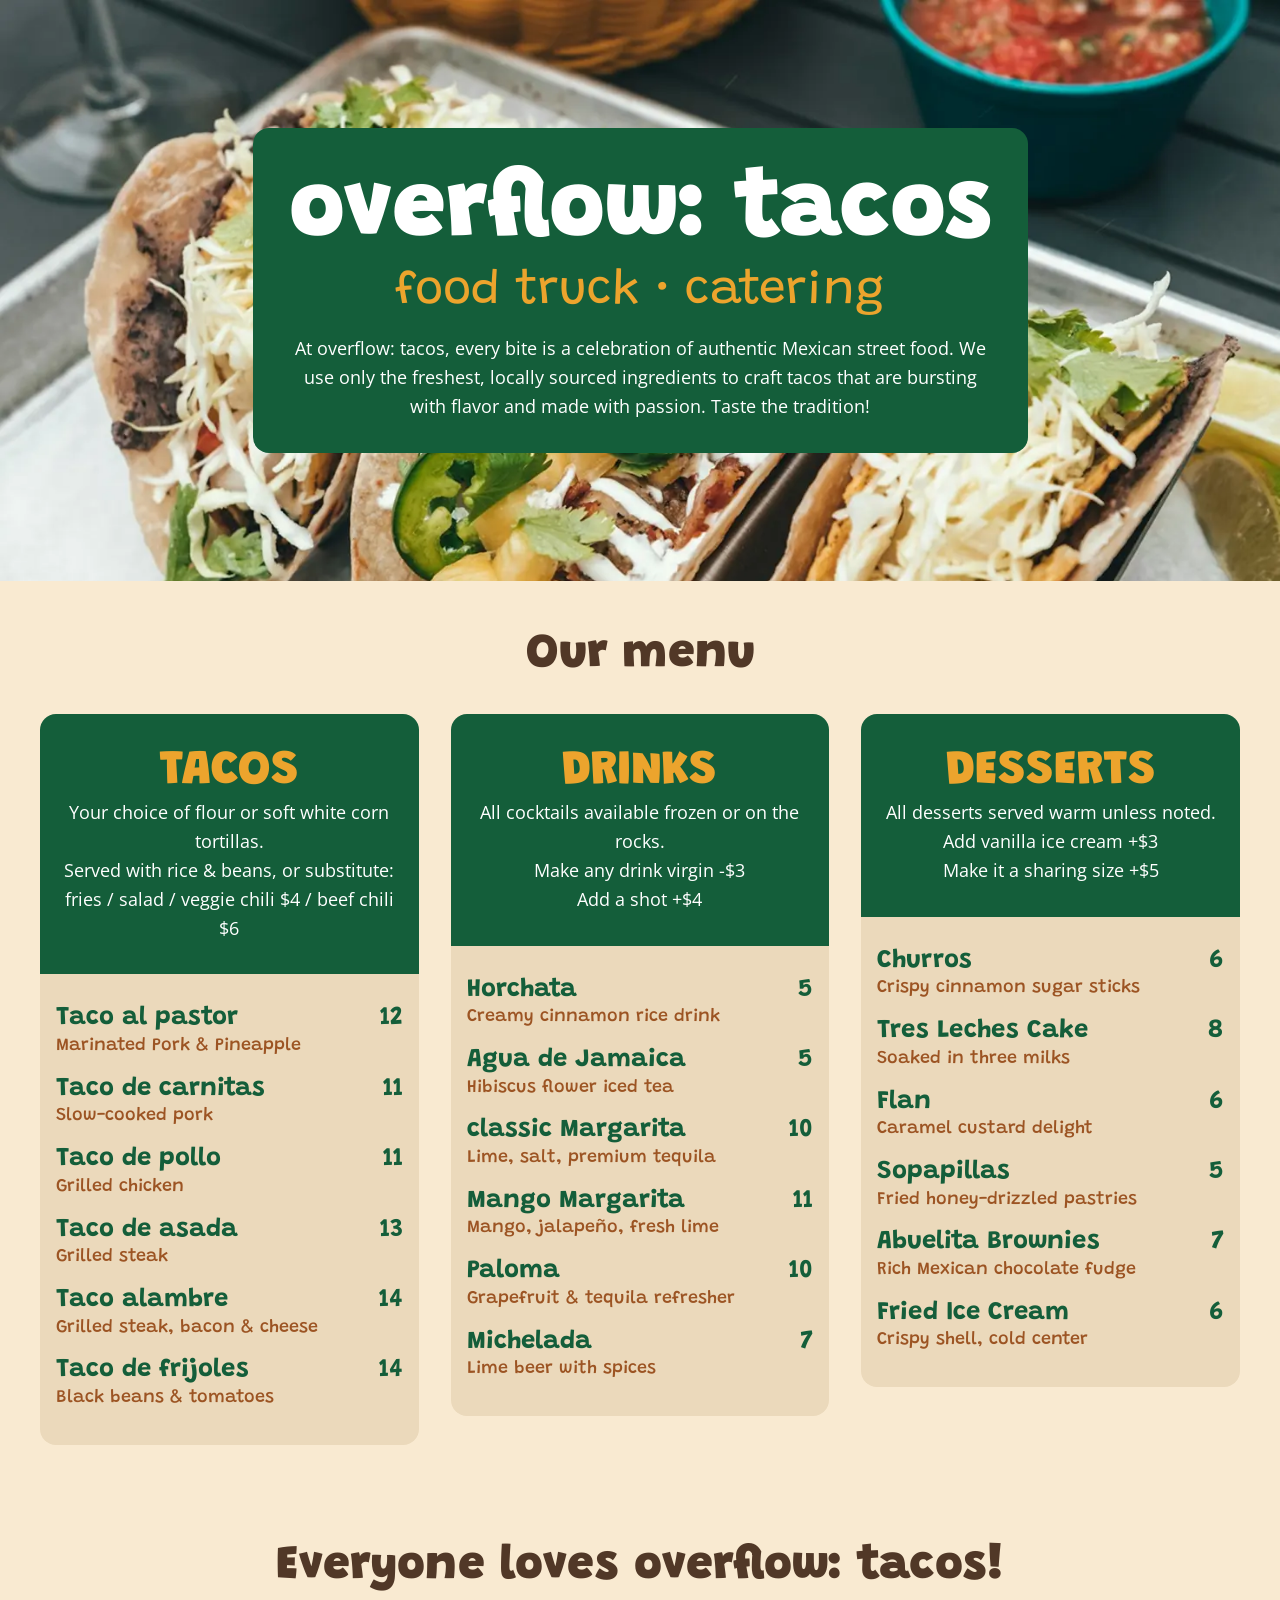
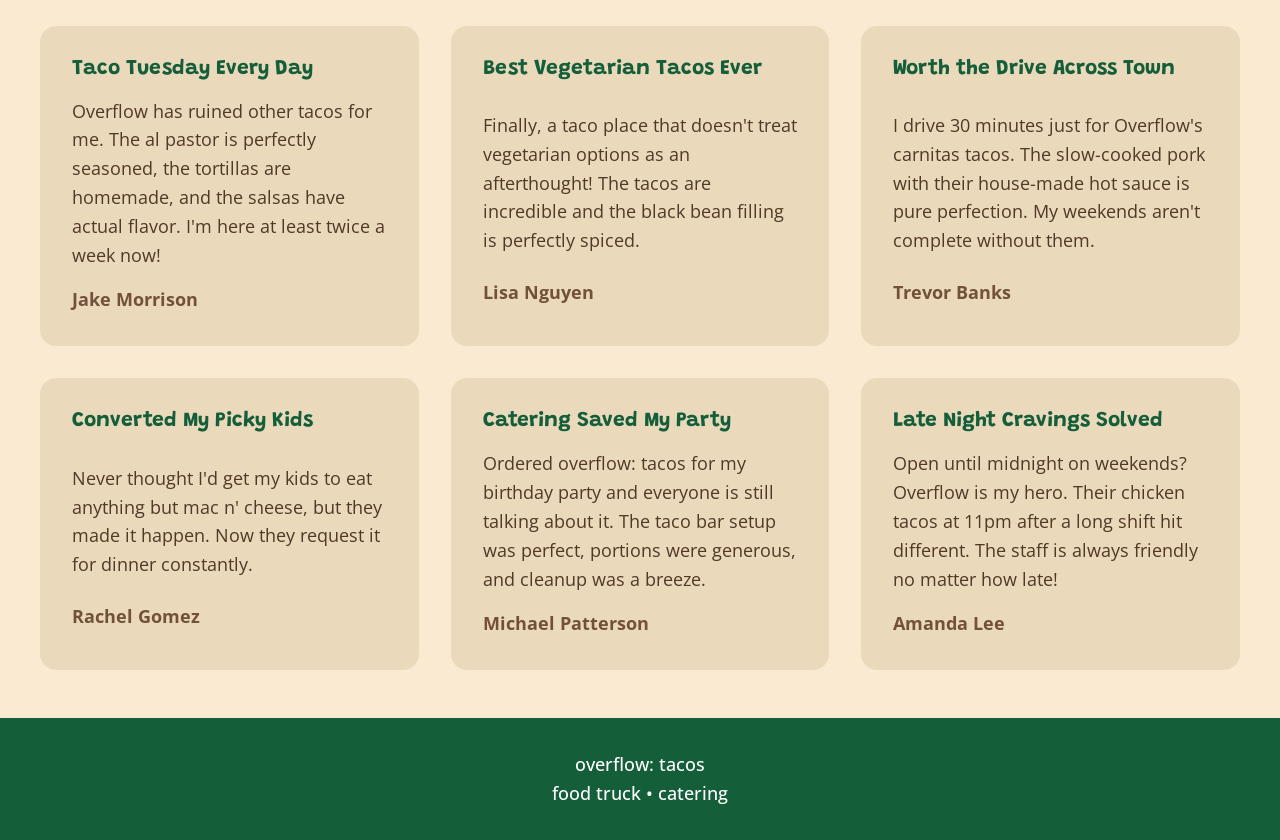
==== index.html @ 56b76a5b "landing page" ====
<!doctype html>
<html lang="en">
  <head>
    <meta charset="UTF-8" />
    <title>design implementation after module 1</title>
    <meta name="viewport" content="width=device-width, initial-scale=1" />
    <link rel="preconnect" href="https://fonts.googleapis.com" />
    <link rel="preconnect" href="https://fonts.gstatic.com" crossorigin />
    <link
      href="https://fonts.googleapis.com/css2?family=Grandstander:ital,wght@0,100..900;1,100..900&family=Open+Sans:ital,wght@0,300..800;1,300..800&display=swap"
      rel="stylesheet"
    />
    <link rel="stylesheet" href="styles.css" />
  </head>

  <body>
    <main>
      <section class="intro text-center">
        <div class="wrapper">
          <div class="intro__content">
            <hgroup>
              <h1>overflow: tacos</h1>
              <p>food truck • catering</p>
            </hgroup>

            <p>
              At overflow: tacos, every bite is a celebration of authentic
              Mexican street food. We use only the freshest, locally sourced
              ingredients to craft tacos that are bursting with flavor and made
              with passion. Taste the tradition!
            </p>
          </div>
        </div>
      </section>

      <section>
        <div class="wrapper" data-wrapper-size="wide">
          <h2 class="text-center">Our menu</h2>
          <div class="menu-categories">
            <article class="menu">
              <header class="menu-header text-center">
                <h3>Tacos</h3>
                <p>Your choice of flour or soft white corn tortillas.</p>
                <p>
                  Served with rice & beans, or substitute: 
fries / salad /
                  veggie chili $4 / beef chili $6
                </p>
              </header>

              <ul class="menu-items">
                <li>
                  <h4>Taco al pastor</h4>
                  <p>Marinated Pork & Pineapple</p>
                  <span>12</span>
                </li>
                <li>
                  <h4>Taco de carnitas</h4>
                  <p>Slow-cooked pork</p>
                  <span>11</span>
                </li>
                <li>
                  <h4>Taco de pollo</h4>
                  <p>Grilled chicken</p>
                  <span>11</span>
                </li>
                <li>
                  <h4>Taco de asada</h4>
                  <p>Grilled steak</p>
                  <span>13</span>
                </li>
                <li>
                  <h4>Taco alambre</h4>
                  <p>Grilled steak, bacon & cheese</p>
                  <span>14</span>
                </li>
                <li>
                  <h4>Taco de frijoles</h4>
                  <p>Black beans & tomatoes</p>
                  <span>14</span>
                </li>
              </ul>
            </article>
            <article class="menu">
              <header class="menu-header text-center">
                <h3>Drinks</h3>
                <p>All cocktails available frozen or on the rocks.</p>
                <p>Make any drink virgin -$3</p>
                <p>Add a shot +$4</p>
              </header>
              <ul class="menu-items">
                <li>
                  <h4>Horchata</h4>
                  <p>Creamy cinnamon rice drink</p>
                  <span>5</span>
                </li>
                <li>
                  <h4>Agua de Jamaica</h4>
                  <p>Hibiscus flower iced tea</p>
                  <span>5</span>
                </li>
                <li>
                  <h4>classic Margarita</h4>
                  <p>Lime, salt, premium tequila</p>
                  <span>10</span>
                </li>
                <li>
                  <h4>Mango Margarita</h4>
                  <p>Mango, jalapeño, fresh lime</p>
                  <span>11</span>
                </li>
                <li>
                  <h4>Paloma</h4>
                  <p>Grapefruit & tequila refresher</p>
                  <span>10</span>
                </li>
                <li>
                  <h4>Michelada</h4>
                  <p>Lime beer with spices</p>
                  <span>7</span>
                </li>
              </ul>
            </article>
            <article class="menu">
              <header class="menu-header text-center">
                <h3>Desserts</h3>
                <p>All desserts served warm unless noted.</p>
                <p>Add vanilla ice cream +$3</p>
                <p>Make it a sharing size +$5</p>
              </header>
              <ul class="menu-items">
                <li>
                  <h4>Churros</h4>
                  <p>Crispy cinnamon sugar sticks</p>
                  <span>6</span>
                </li>
                <li>
                  <h4>Tres Leches Cake</h4>
                  <p>Soaked in three milks</p>
                  <span>8</span>
                </li>
                <li>
                  <h4>Flan</h4>
                  <p>Caramel custard delight</p>
                  <span>6</span>
                </li>
                <li>
                  <h4>Sopapillas</h4>
                  <p>Fried honey-drizzled pastries</p>
                  <span>5</span>
                </li>
                <li>
                  <h4>Abuelita Brownies</h4>
                  <p>Rich Mexican chocolate fudge</p>
                  <span>7</span>
                </li>
                <li>
                  <h4>Fried Ice Cream</h4>
                  <p>Crispy shell, cold center</p>
                  <span>6</span>
                </li>
              </ul>
            </article>
          </div>
        </div>
      </section>

      <section>
        <div class="wrapper" data-wrapper-size="wide">
          <h2 class="text-center">Everyone loves overflow: tacos!</h2>
          <div class="auto-grid">
            <div class="testimonial">
              <h3>Taco Tuesday Every Day</h3>
              <figure>
                <blockquote>
                  Overflow has ruined other tacos for me. The al pastor is
                  perfectly seasoned, the tortillas are homemade, and the salsas
                  have actual flavor. I'm here at least twice a week now!
                </blockquote>
                <figcaption>
                  Jake Morrison
                  <img src="" alt="" />
                </figcaption>
              </figure>
            </div>

            <div class="testimonial">
              <h3>Best Vegetarian Tacos Ever</h3>
              <figure>
                <blockquote>
                  Finally, a taco place that doesn't treat vegetarian options as
                  an afterthought! The tacos are incredible and the black bean
                  filling is perfectly spiced.
                </blockquote>
                <figcaption>
                  Lisa Nguyen
                  <img src="" alt="" />
                </figcaption>
              </figure>
            </div>

            <div class="testimonial">
              <h3>Worth the Drive Across Town</h3>
              <figure>
                <blockquote>
                  I drive 30 minutes just for Overflow's carnitas tacos. The
                  slow-cooked pork with their house-made hot sauce is pure
                  perfection. My weekends aren't complete without them.
                </blockquote>
                <figcaption>
                  Trevor Banks
                  <img src="" alt="" />
                </figcaption>
              </figure>
            </div>

            <div class="testimonial">
              <h3>Converted My Picky Kids</h3>
              <figure>
                <blockquote>
                  Never thought I'd get my kids to eat anything but mac n'
                  cheese, but they made it happen. Now they request it for
                  dinner constantly.
                </blockquote>
                <figcaption>
                  Rachel Gomez
                  <img src="" alt="" />
                </figcaption>
              </figure>
            </div>

            <div class="testimonial">
              <h3>Catering Saved My Party</h3>
              <figure>
                <blockquote>
                  Ordered overflow: tacos for my birthday party and everyone is
                  still talking about it. The taco bar setup was perfect,
                  portions were generous, and cleanup was a breeze.
                </blockquote>
                <figcaption>
                  Michael Patterson
                  <img src="" alt="" />
                </figcaption>
              </figure>
            </div>

            <div class="testimonial">
              <h3>Late Night Cravings Solved</h3>
              <figure>
                <blockquote>
                  Open until midnight on weekends? Overflow is my hero. Their
                  chicken tacos at 11pm after a long shift hit different. The
                  staff is always friendly no matter how late!
                </blockquote>
                <figcaption>
                  Amanda Lee
                  <img src="" alt="" />
                </figcaption>
              </figure>
            </div>
          </div>
        </div>
      </section>
    </main>

    <footer class="text-center">
      <p>overflow: tacos</p>
      <p>food truck • catering</p>
    </footer>
  </body>
</html>
---- styles.css ----
:root {
    --white: #fff;
    --beige-100: #f9ead1;
    --beige-200: #ebd9bb;

    --brown-400: #9c5423;
    --brown-500: #72513b;
    --brown-900: #513827;

    --green-500: #145e3a;

    --yellow-500: #eca42d;

    --red-400: #f2604d;
    --red-500: #c74433;
}

/* font-family: "Open Sans", sans-serif;
   font-family: Grandstander, cursive; */

* {
    margin: 0;
}

body {
    font-family: "Open Sans", sans-serif;
    font-size: 1.125rem;
    line-height: 1.6;
    color: var(--brown-900);
    background-color: var(--beige-100);
}

h1,
h2,
h3 {
    line-height: 1.1;

    font-family: Grandstander, cursive;
    font-weight: 900;
}

h1 {
    font-size: 6rem;

    @media (width < 525px) {
        font-size: 4rem;
    }

    @media (width < 350px) {
        font-size: 3.5rem;
    }
}

h1+p {
    font-family: Grandstander, cursive;
    font-size: 3rem;
    line-height: 1.1;
    color: var(--yellow-500);
}

h2 {
    font-size: 3rem;
}

section {
    padding-top: 3rem;
    padding-bottom: 3rem;
}



button,
input,
select,
textarea {
    font: inherit;
}

[role="list"] {
    list-style: none;
    margin: 0;
    padding: 0;
}

.text-center {
    text-align: center;
}

.wrapper {
    max-width: 775px;
    margin-left: auto;
    margin-right: auto;
    padding-left: 16px;
    padding-right: 16px;
}

.wrapper[data-wrapper-size="wide"] {
    max-width: 1200px;
}

.intro {
    background-image: url("tacos.webp");
    background-size: cover;
    padding-block: 8rem;
}

.intro__content {
    color: var(--white);
    background: var(--green-500);
    padding: 2rem;
    border-radius: 1rem;

    display: grid;
    gap: 1rem;
}

.menu-categories {
    margin-block-start: 2rem;
    display: grid;
    gap: 2rem;

    @media (width > 768px) {
        grid-template-columns: repeat(2, 1fr);
    }

    @media (width > 1024px) {
        grid-template-columns: repeat(3, 1fr);
    }

    .menu-header {
        background-color: var(--green-500);
        padding: 2rem 1rem;
        border-radius: 1rem 1rem 0 0;

        h3 {
            color: var(--yellow-500);
            font-size: 3rem;
            text-transform: uppercase;
        }

        p {
            color: var(--white);
            font-size: 1.125rem;
        }
    }

    ul.menu-items {
        list-style: none;
        padding: 2rem 1rem;
        background-color: var(--beige-200);
        border-radius: 0 0 1rem 1rem;

        li {

            font-family: Grandstander, cursive;
            position:relative;

            h4,
            span {
                color: var(--green-500);
                font-weight: bold;
                font-size:1.6rem;
                line-height:1;
            }

            p {
                color: var(--brown-400);
                font-weight: 500;
                font-size:1.125rem;
            }

            span {
                position: absolute;
                right: 0;
                top: 0;
            }
        }

        >li+li {
            margin-block-start: 1rem;
        }
    }
}

.auto-grid {
    margin-block-start: 2rem;
    display: grid;
    gap: 2rem;

    @media (width > 768px) {
        grid-template-columns: repeat(2, 1fr);
    }

    @media (width > 1024px) {
        grid-template-columns: repeat(3, 1fr);
    }

    .testimonial {
        padding:2rem;
        background-color: var(--beige-200);
        border-radius: 1rem;
        display:grid;
        gap:1rem;

        figure {
            display:grid;
        gap:1rem;

        }

        h3 {
            color: var(--green-500);
            font-weight: bold;
        }

        figcaption {
            color:var(--brown-500);
            font-weight: bold;
        }
    }
}

footer {
    background-color: var(--green-500);
    color: var(--white);
    padding-block: 2rem;
    font-weight:500;
}
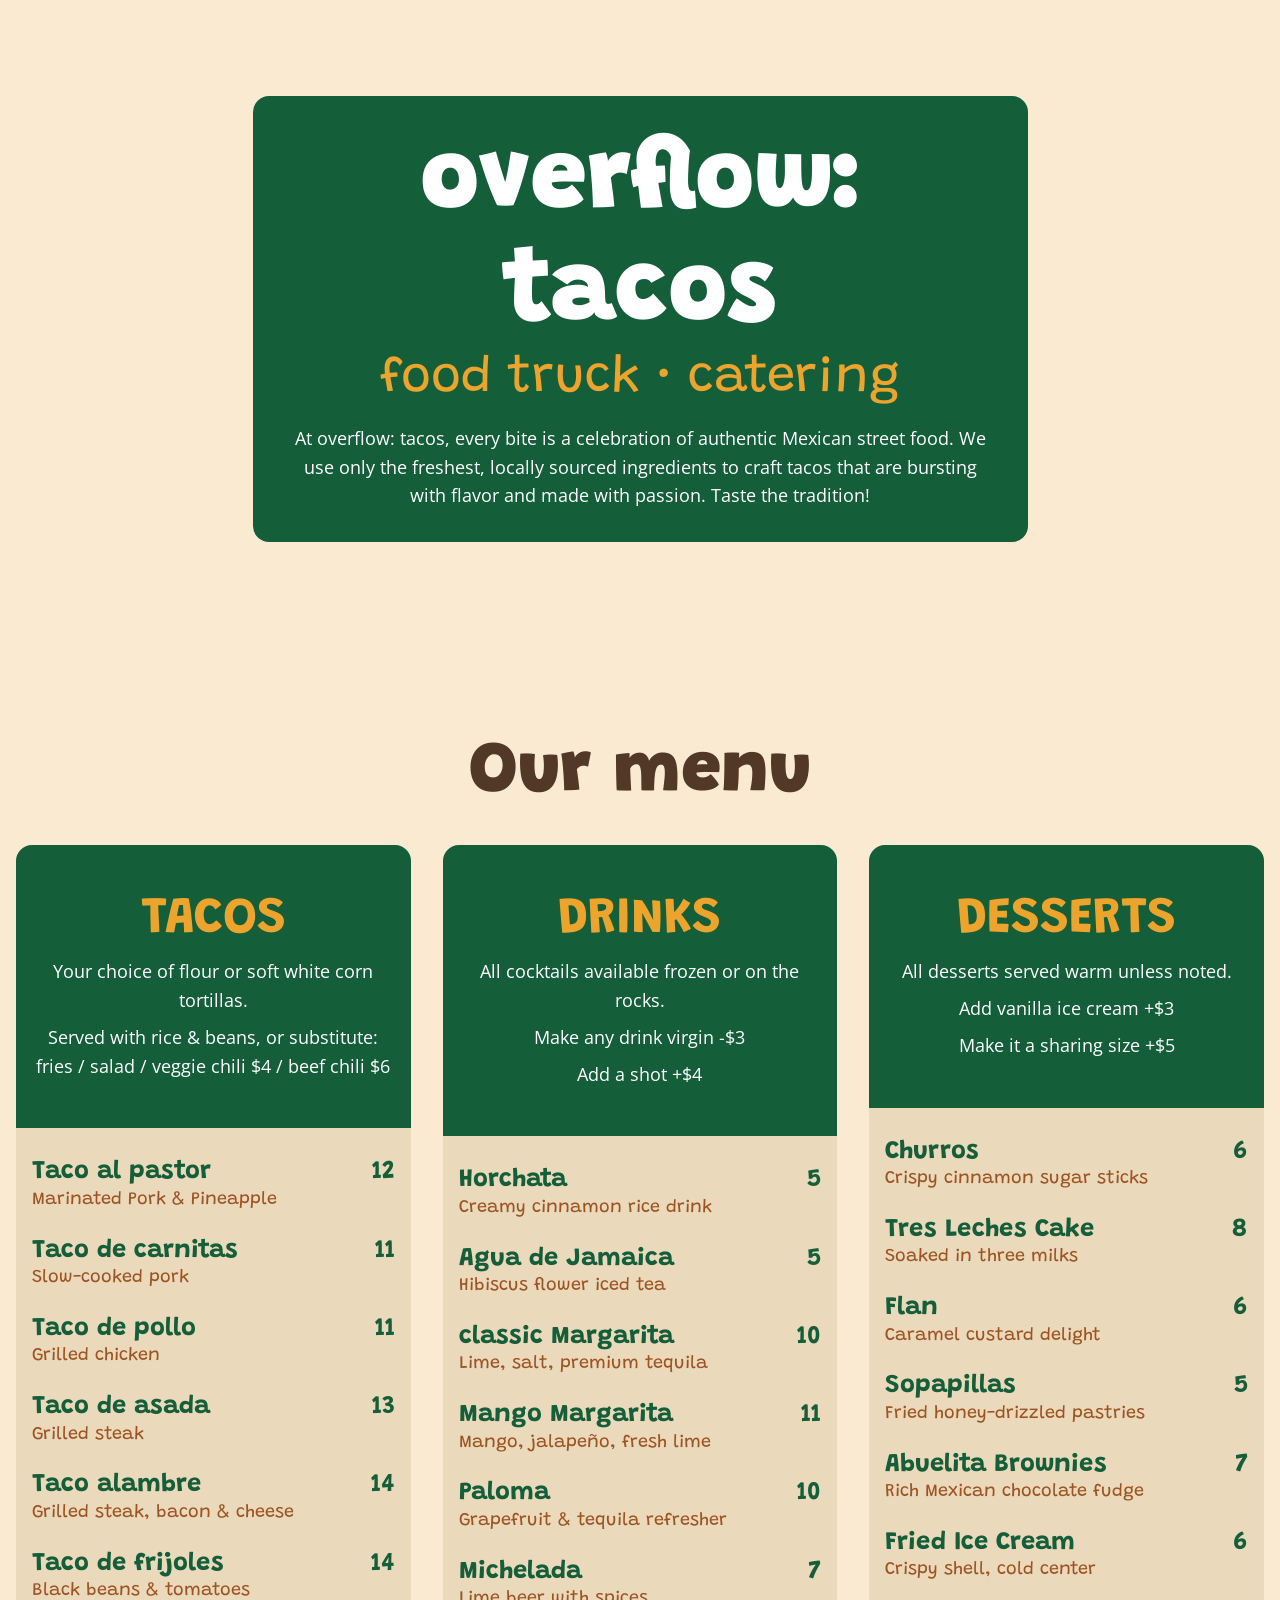
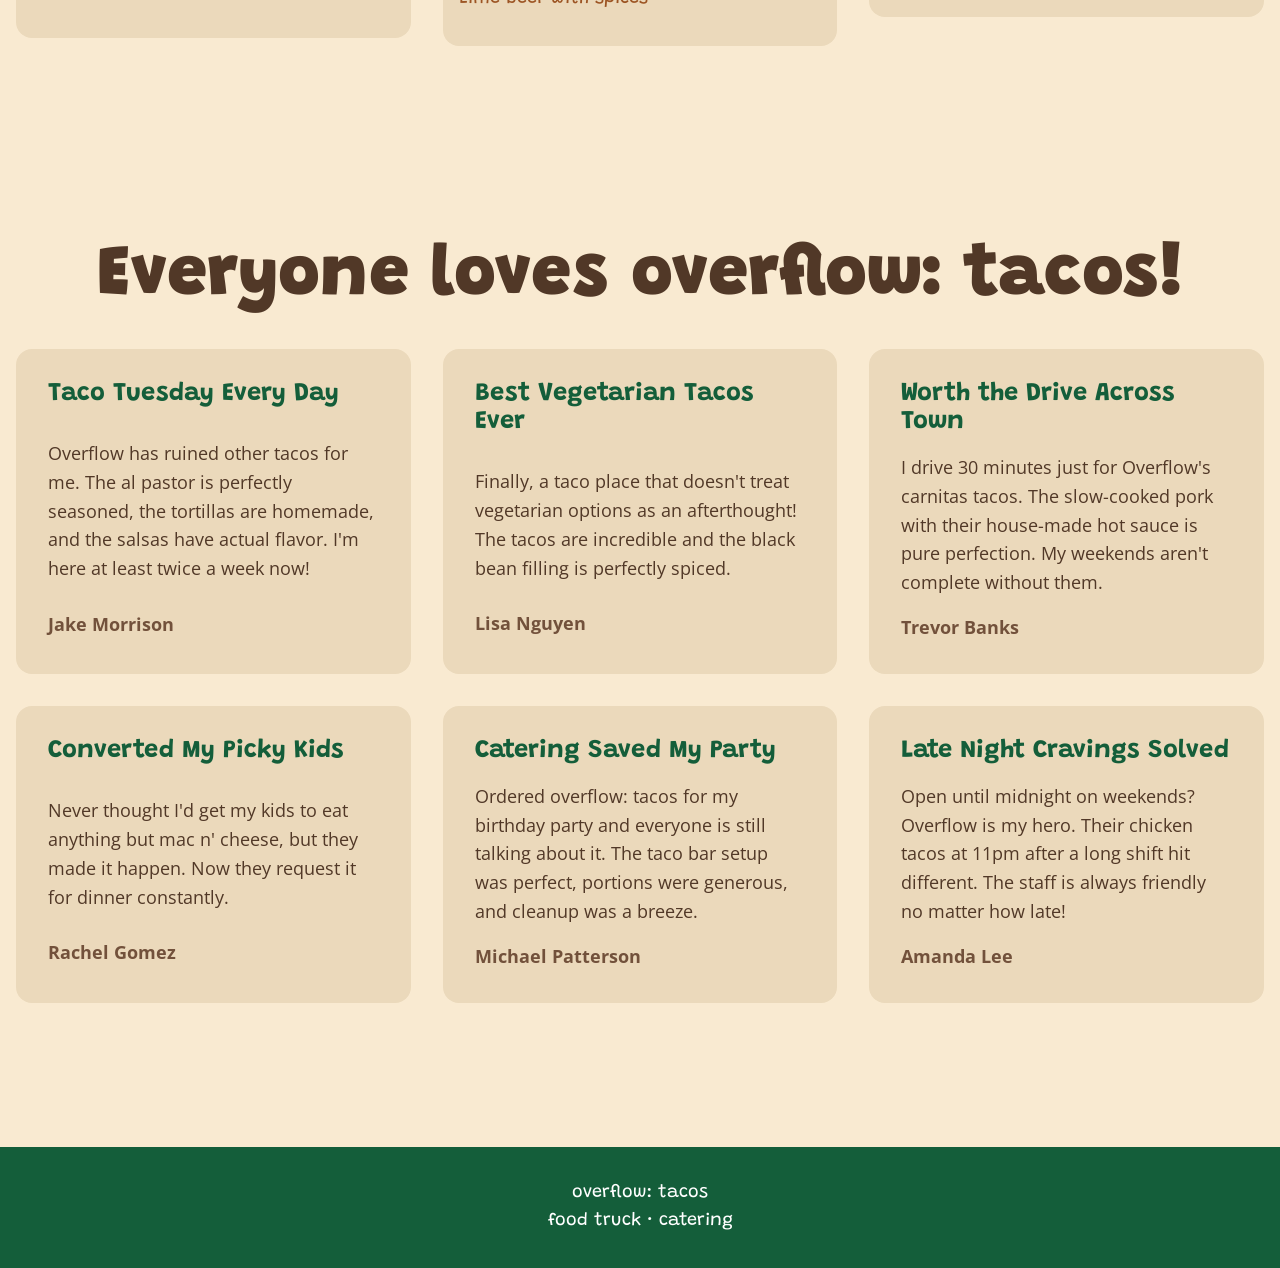
==== commit 1649e3b8: "fluid design" ====
--- a/index.html
+++ b/index.html
@@ -35,10 +35,10 @@
 
       <section>
         <div class="wrapper" data-wrapper-size="wide">
-          <h2 class="text-center">Our menu</h2>
+          <h2>Our menu</h2>
           <div class="menu-categories">
             <article class="menu">
-              <header class="menu-header text-center">
+              <header>
                 <h3>Tacos</h3>
                 <p>Your choice of flour or soft white corn tortillas.</p>
                 <p>
@@ -48,115 +48,151 @@
                 </p>
               </header>
 
-              <ul class="menu-items">
-                <li>
-                  <h4>Taco al pastor</h4>
-                  <p>Marinated Pork & Pineapple</p>
+              <ul class="menu-items" role="list">
+                <li>
+                  <div>
+                    <h4>Taco al pastor</h4>
+                    <p>Marinated Pork & Pineapple</p>
+                  </div>
                   <span>12</span>
                 </li>
                 <li>
-                  <h4>Taco de carnitas</h4>
-                  <p>Slow-cooked pork</p>
+                  <div>
+                    <h4>Taco de carnitas</h4>
+                    <p>Slow-cooked pork</p>
+                  </div>
                   <span>11</span>
                 </li>
                 <li>
-                  <h4>Taco de pollo</h4>
-                  <p>Grilled chicken</p>
+                  <div>
+                    <h4>Taco de pollo</h4>
+                    <p>Grilled chicken</p>
+                  </div>
                   <span>11</span>
                 </li>
                 <li>
-                  <h4>Taco de asada</h4>
-                  <p>Grilled steak</p>
+                  <div>
+                    <h4>Taco de asada</h4>
+                    <p>Grilled steak</p>
+                  </div>
                   <span>13</span>
                 </li>
                 <li>
-                  <h4>Taco alambre</h4>
-                  <p>Grilled steak, bacon & cheese</p>
+                  <div>
+                    <h4>Taco alambre</h4>
+                    <p>Grilled steak, bacon & cheese</p>
+                  </div>
                   <span>14</span>
                 </li>
                 <li>
-                  <h4>Taco de frijoles</h4>
-                  <p>Black beans & tomatoes</p>
+                  <div>
+                    <h4>Taco de frijoles</h4>
+                    <p>Black beans & tomatoes</p>
+                  </div>
                   <span>14</span>
                 </li>
               </ul>
             </article>
             <article class="menu">
-              <header class="menu-header text-center">
+              <header class="menu-header">
                 <h3>Drinks</h3>
                 <p>All cocktails available frozen or on the rocks.</p>
                 <p>Make any drink virgin -$3</p>
                 <p>Add a shot +$4</p>
               </header>
-              <ul class="menu-items">
-                <li>
-                  <h4>Horchata</h4>
-                  <p>Creamy cinnamon rice drink</p>
+              <ul class="menu-items" role="list">
+                <li>
+                  <div>
+                    <h4>Horchata</h4>
+                    <p>Creamy cinnamon rice drink</p>
+                  </div>
                   <span>5</span>
                 </li>
                 <li>
-                  <h4>Agua de Jamaica</h4>
-                  <p>Hibiscus flower iced tea</p>
+                  <div>
+                    <h4>Agua de Jamaica</h4>
+                    <p>Hibiscus flower iced tea</p>
+                  </div>
                   <span>5</span>
                 </li>
                 <li>
-                  <h4>classic Margarita</h4>
-                  <p>Lime, salt, premium tequila</p>
+                  <div>
+                    <h4>classic Margarita</h4>
+                    <p>Lime, salt, premium tequila</p>
+                  </div>
                   <span>10</span>
                 </li>
                 <li>
-                  <h4>Mango Margarita</h4>
-                  <p>Mango, jalapeño, fresh lime</p>
+                  <div>
+                    <h4>Mango Margarita</h4>
+                    <p>Mango, jalapeño, fresh lime</p>
+                  </div>
                   <span>11</span>
                 </li>
                 <li>
-                  <h4>Paloma</h4>
-                  <p>Grapefruit & tequila refresher</p>
+                  <div>
+                    <h4>Paloma</h4>
+                    <p>Grapefruit & tequila refresher</p>
+                  </div>
                   <span>10</span>
                 </li>
                 <li>
-                  <h4>Michelada</h4>
-                  <p>Lime beer with spices</p>
+                  <div>
+                    <h4>Michelada</h4>
+                    <p>Lime beer with spices</p>
+                  </div>
                   <span>7</span>
                 </li>
               </ul>
             </article>
             <article class="menu">
-              <header class="menu-header text-center">
+              <header class="menu-header">
                 <h3>Desserts</h3>
                 <p>All desserts served warm unless noted.</p>
                 <p>Add vanilla ice cream +$3</p>
                 <p>Make it a sharing size +$5</p>
               </header>
-              <ul class="menu-items">
-                <li>
-                  <h4>Churros</h4>
-                  <p>Crispy cinnamon sugar sticks</p>
+              <ul class="menu-items" role="list">
+                <li>
+                  <div>
+                    <h4>Churros</h4>
+                    <p>Crispy cinnamon sugar sticks</p>
+                  </div>
                   <span>6</span>
                 </li>
                 <li>
-                  <h4>Tres Leches Cake</h4>
-                  <p>Soaked in three milks</p>
+                  <div>
+                    <h4>Tres Leches Cake</h4>
+                    <p>Soaked in three milks</p>
+                  </div>
                   <span>8</span>
                 </li>
                 <li>
-                  <h4>Flan</h4>
-                  <p>Caramel custard delight</p>
+                  <div>
+                    <h4>Flan</h4>
+                    <p>Caramel custard delight</p>
+                  </div>
                   <span>6</span>
                 </li>
                 <li>
-                  <h4>Sopapillas</h4>
-                  <p>Fried honey-drizzled pastries</p>
+                  <div>
+                    <h4>Sopapillas</h4>
+                    <p>Fried honey-drizzled pastries</p>
+                  </div>
                   <span>5</span>
                 </li>
                 <li>
-                  <h4>Abuelita Brownies</h4>
-                  <p>Rich Mexican chocolate fudge</p>
+                  <div>
+                    <h4>Abuelita Brownies</h4>
+                    <p>Rich Mexican chocolate fudge</p>
+                  </div>
                   <span>7</span>
                 </li>
                 <li>
-                  <h4>Fried Ice Cream</h4>
-                  <p>Crispy shell, cold center</p>
+                  <div>
+                    <h4>Fried Ice Cream</h4>
+                    <p>Crispy shell, cold center</p>
+                  </div>
                   <span>6</span>
                 </li>
               </ul>
@@ -167,8 +203,8 @@
 
       <section>
         <div class="wrapper" data-wrapper-size="wide">
-          <h2 class="text-center">Everyone loves overflow: tacos!</h2>
-          <div class="auto-grid">
+          <h2>Everyone loves overflow: tacos!</h2>
+          <div class="testimonial-grid">
             <div class="testimonial">
               <h3>Taco Tuesday Every Day</h3>
               <figure>
@@ -179,7 +215,7 @@
                 </blockquote>
                 <figcaption>
                   Jake Morrison
-                  <img src="" alt="" />
+                  <img src="/images/jake.png" alt="" />
                 </figcaption>
               </figure>
             </div>
@@ -194,7 +230,7 @@
                 </blockquote>
                 <figcaption>
                   Lisa Nguyen
-                  <img src="" alt="" />
+                  <img src="/images/lisa.png" alt="" />
                 </figcaption>
               </figure>
             </div>
@@ -209,7 +245,7 @@
                 </blockquote>
                 <figcaption>
                   Trevor Banks
-                  <img src="" alt="" />
+                  <img src="/images/trevor.png" alt="" />
                 </figcaption>
               </figure>
             </div>
@@ -224,7 +260,7 @@
                 </blockquote>
                 <figcaption>
                   Rachel Gomez
-                  <img src="" alt="" />
+                  <img src="/images/rachel.png" alt="" />
                 </figcaption>
               </figure>
             </div>
@@ -239,7 +275,7 @@
                 </blockquote>
                 <figcaption>
                   Michael Patterson
-                  <img src="" alt="" />
+                  <img src="/images/michael.png" alt="" />
                 </figcaption>
               </figure>
             </div>
@@ -254,7 +290,7 @@
                 </blockquote>
                 <figcaption>
                   Amanda Lee
-                  <img src="" alt="" />
+                  <img src="/images/amanda.png" alt="" />
                 </figcaption>
               </figure>
             </div>
@@ -263,7 +299,7 @@
       </section>
     </main>
 
-    <footer class="text-center">
+    <footer>
       <p>overflow: tacos</p>
       <p>food truck • catering</p>
     </footer>
--- a/styles.css
+++ b/styles.css
@@ -13,6 +13,17 @@
 
     --red-400: #f2604d;
     --red-500: #c74433;
+
+    /* @link https://utopia.fyi/type/calculator?c=320,13,1.333,1240,18,1.414,5,2,&s=0.75|0.5|0.25,1.5|2|3|4|6,s-l&g=s,l,xl,12 */
+
+    --fs--2: clamp(0.4573rem, 0.4206rem + 0.1833vw, 0.5627rem);
+    --fs--1: clamp(0.6095rem, 0.5448rem + 0.3236vw, 0.7956rem);
+    --fs-0: clamp(0.8125rem, 0.7038rem + 0.5435vw, 1.125rem);
+    --fs-1: clamp(1.0831rem, 0.9065rem + 0.8829vw, 1.5908rem);
+    --fs-2: clamp(1.4437rem, 1.1635rem + 1.401vw, 2.2493rem);
+    --fs-3: clamp(1.9245rem, 1.4876rem + 2.1844vw, 3.1805rem);
+    --fs-4: clamp(2.5653rem, 1.8934rem + 3.3599vw, 4.4973rem);
+    --fs-5: clamp(3.4196rem, 2.3971rem + 5.1123vw, 6.3592rem);
 }
 
 /* font-family: "Open Sans", sans-serif;
@@ -24,7 +35,7 @@
 
 body {
     font-family: "Open Sans", sans-serif;
-    font-size: 1.125rem;
+    font-size: var(--fs-0);
     line-height: 1.6;
     color: var(--brown-900);
     background-color: var(--beige-100);
@@ -39,35 +50,38 @@
     font-weight: 900;
 }
 
-h1 {
-    font-size: 6rem;
-
-    @media (width < 525px) {
-        font-size: 4rem;
-    }
-
-    @media (width < 350px) {
-        font-size: 3.5rem;
-    }
-}
-
-h1+p {
-    font-family: Grandstander, cursive;
-    font-size: 3rem;
-    line-height: 1.1;
-    color: var(--yellow-500);
-}
+.intro__content hgroup {
+    font-size: var(--fs-5);
+
+    h1 {
+        font-size: 1em;
+    }
+
+    h1+p {
+        font-family: Grandstander, cursive;
+        font-size: .5em;
+        line-height: 1.1;
+        color: var(--yellow-500);
+    }
+}
+
+
 
 h2 {
-    font-size: 3rem;
+    /* font-size:4rem; */
+
+    /* font-size: calc(var(--fs-4) - .5rem); */
+
+    font-size: var(--fs-4);
+    text-align: center;
+    margin-block-end: 2rem;
 }
 
 section {
-    padding-top: 3rem;
-    padding-bottom: 3rem;
-}
-
-
+    /* padding-block: 6rem; */
+    /* padding-block: max(48px, 10vmin); */
+    padding-block: clamp(3rem, 10vw, 6rem);
+}
 
 button,
 input,
@@ -87,21 +101,22 @@
 }
 
 .wrapper {
-    max-width: 775px;
-    margin-left: auto;
-    margin-right: auto;
-    padding-left: 16px;
-    padding-right: 16px;
+
+    inline-size: min(775px, 100% - 2rem);
+    margin-inline: auto;
+    /* padding-inline:1rem; */
 }
 
 .wrapper[data-wrapper-size="wide"] {
-    max-width: 1200px;
+
+    inline-size: min(1300px, 100% - 2rem);
+    /* max-width: 1300px; */
 }
 
 .intro {
-    background-image: url("tacos.webp");
+    background-image: url("https://courses.thecascade.dev/module-2-assets/tacos.png");
     background-size: cover;
-    padding-block: 8rem;
+
 }
 
 .intro__content {
@@ -115,114 +130,106 @@
 }
 
 .menu-categories {
-    margin-block-start: 2rem;
-    display: grid;
+    display: grid;
+    align-items: start;
     gap: 2rem;
 
-    @media (width > 768px) {
-        grid-template-columns: repeat(2, 1fr);
-    }
-
-    @media (width > 1024px) {
+    @media (width > 900px) {
         grid-template-columns: repeat(3, 1fr);
     }
-
-    .menu-header {
-        background-color: var(--green-500);
-        padding: 2rem 1rem;
-        border-radius: 1rem 1rem 0 0;
-
-        h3 {
-            color: var(--yellow-500);
-            font-size: 3rem;
-            text-transform: uppercase;
-        }
-
-        p {
-            color: var(--white);
-            font-size: 1.125rem;
-        }
-    }
-
-    ul.menu-items {
-        list-style: none;
-        padding: 2rem 1rem;
-        background-color: var(--beige-200);
-        border-radius: 0 0 1rem 1rem;
-
-        li {
-
-            font-family: Grandstander, cursive;
-            position:relative;
-
-            h4,
-            span {
-                color: var(--green-500);
-                font-weight: bold;
-                font-size:1.6rem;
-                line-height:1;
-            }
-
-            p {
-                color: var(--brown-400);
-                font-weight: 500;
-                font-size:1.125rem;
-            }
-
-            span {
-                position: absolute;
-                right: 0;
-                top: 0;
-            }
-        }
-
-        >li+li {
-            margin-block-start: 1rem;
-        }
-    }
-}
-
-.auto-grid {
-    margin-block-start: 2rem;
+}
+
+.menu {
+    background: var(--beige-200);
+    border-radius: 1rem;
+    overflow: hidden;
+
+    >header {
+        background: var(--green-500);
+        color: var(--white);
+        padding: 3rem 1.25rem;
+        text-align: center;
+
+        display: grid;
+        gap: 0.5rem;
+    }
+
+    h3 {
+        font-size: var(--fs-3);
+        font-weight: 700;
+        text-transform: uppercase;
+        color: var(--yellow-500);
+    }
+}
+
+.menu-items {
+    padding: 2rem 1rem;
+    display: grid;
+    gap: 1.5rem;
+    font-family: Grandstander, cursive;
+    color: var(--brown-400);
+    font-size: var(--fs-0);
+
+    h4,
+    span {
+        font-size: var(--fs-1);
+        /* font-size: 1.75rem; */
+
+        line-height: 1;
+        color: var(--green-500);
+        font-weight: 700;
+    }
+
+    li {
+        display: flex;
+        justify-content: space-between;
+    }
+}
+
+.testimonial-grid {
     display: grid;
     gap: 2rem;
 
-    @media (width > 768px) {
-        grid-template-columns: repeat(2, 1fr);
-    }
-
-    @media (width > 1024px) {
+    @media (width > 900px) {
         grid-template-columns: repeat(3, 1fr);
     }
-
-    .testimonial {
-        padding:2rem;
-        background-color: var(--beige-200);
-        border-radius: 1rem;
-        display:grid;
-        gap:1rem;
-
-        figure {
-            display:grid;
-        gap:1rem;
-
-        }
-
-        h3 {
-            color: var(--green-500);
-            font-weight: bold;
-        }
-
-        figcaption {
-            color:var(--brown-500);
-            font-weight: bold;
-        }
+}
+
+.testimonial {
+    background: var(--beige-200);
+    padding: 2rem;
+    border-radius: 1rem;
+    display: grid;
+    gap: 1rem;
+
+    h3 {
+        font-size: var(--fs-1);
+
+        /* font-size: var(--fs-2); */
+        /* font-size:1.5rem; */
+        font-weight: 700;
+        color: var(--green-500);
+    }
+
+    figure {
+        display: grid;
+        gap: 1rem;
+    }
+
+    figcaption {
+        display: flex;
+        align-items: center;
+        justify-content: space-between;
+        font-weight: 700;
+        color: var(--brown-500);
     }
 }
 
 footer {
-    background-color: var(--green-500);
+    margin-block-start: 3rem;
+    background: var(--green-500);
     color: var(--white);
-    padding-block: 2rem;
-    font-weight:500;
+    text-align: center;
+    padding: 2rem;
+    font-family: Grandstander, cursive;
 }
